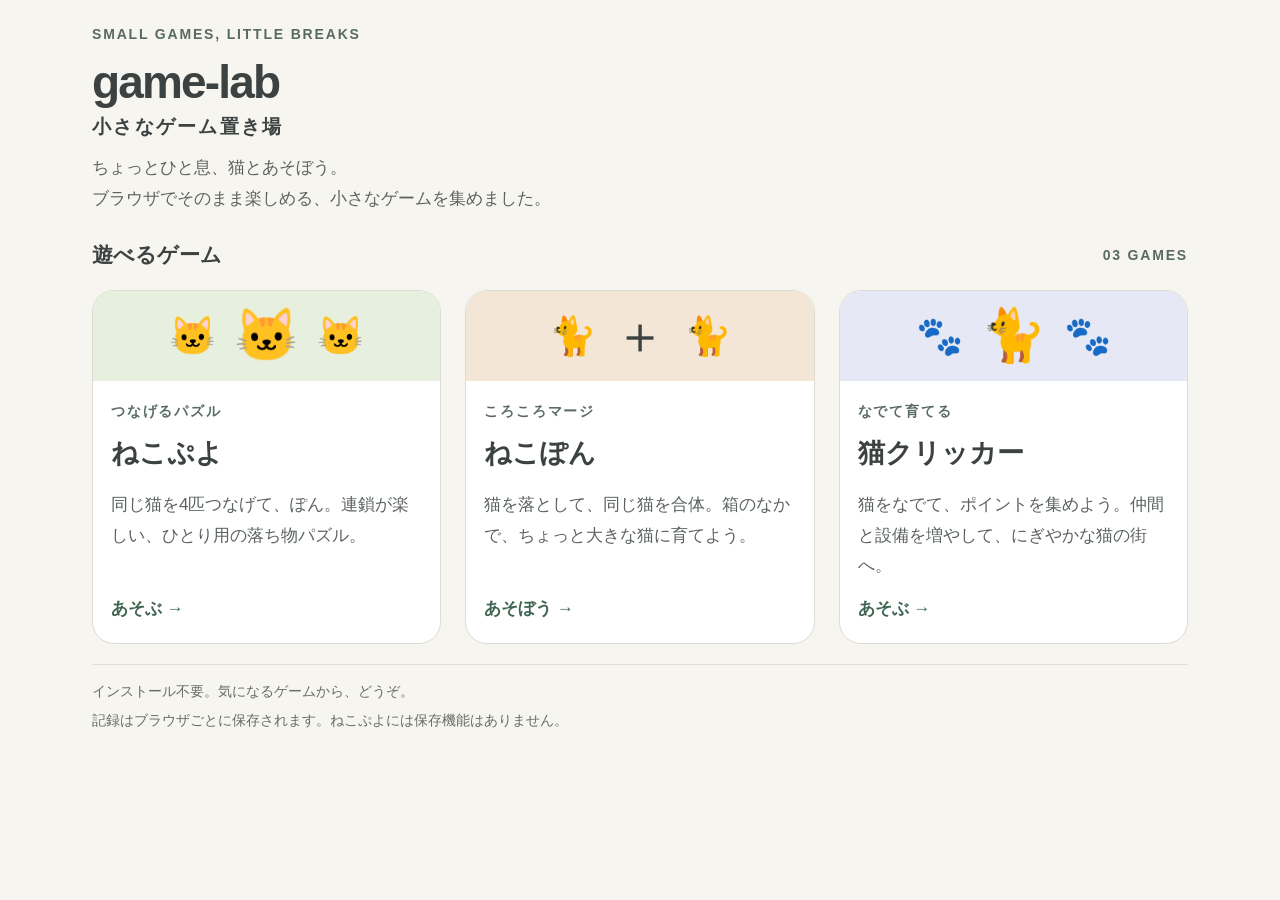
==== index.html @ 99229569 "Initial game-lab structure and add three cat games" ====
<!doctype html>
<html lang="ja">
<head>
  <meta charset="utf-8">
  <meta name="viewport" content="width=device-width, initial-scale=1">
  <meta name="description" content="ねこぷよ、ねこぽん、猫クリッカー。ブラウザで気軽に遊べる、小さなゲーム置き場。">
  <meta name="theme-color" content="#f7f5ef">
  <title>game-lab | 小さなゲーム置き場</title>
  <link rel="icon" href="data:,">
  <link rel="stylesheet" href="./assets/css/style.css">
</head>
<body>
  <main class="container">
    <header class="intro">
      <p class="eyebrow">SMALL GAMES, LITTLE BREAKS</p>
      <h1>game-lab<span>小さなゲーム置き場</span></h1>
      <p class="lead">ちょっとひと息、猫とあそぼう。<br>ブラウザでそのまま楽しめる、小さなゲームを集めました。</p>
    </header>
    <section aria-labelledby="games-title">
      <div class="section-heading"><h2 id="games-title">遊べるゲーム</h2><span>03 GAMES</span></div>
      <div class="games">
        <article class="game-card puyo"><div class="card-art" aria-hidden="true">🐱 <span>🐱</span> 🐱</div><div class="card-body"><p class="genre">つなげるパズル</p><h3><a href="./nekopuyo/">ねこぷよ</a></h3><p>同じ猫を4匹つなげて、ぽん。連鎖が楽しい、ひとり用の落ち物パズル。</p><span class="play" aria-hidden="true">あそぶ →</span></div></article>
        <article class="game-card pon"><div class="card-art" aria-hidden="true">🐈 <span>＋</span> 🐈</div><div class="card-body"><p class="genre">ころころマージ</p><h3><a href="./nekopon/">ねこぽん</a></h3><p>猫を落として、同じ猫を合体。箱のなかで、ちょっと大きな猫に育てよう。</p><span class="play" aria-hidden="true">あそぼう →</span></div></article>
        <article class="game-card clicker"><div class="card-art" aria-hidden="true">🐾 <span>🐈</span> 🐾</div><div class="card-body"><p class="genre">なでて育てる</p><h3><a href="./cat-clicker/">猫クリッカー</a></h3><p>猫をなでて、ポイントを集めよう。仲間と設備を増やして、にぎやかな猫の街へ。</p><span class="play" aria-hidden="true">あそぶ →</span></div></article>
      </div>
    </section>
    <footer><p>インストール不要。気になるゲームから、どうぞ。</p><p>記録はブラウザごとに保存されます。ねこぷよには保存機能はありません。</p></footer>
  </main>
</body>
</html>
---- assets/css/style.css ----
*{box-sizing:border-box}html{color-scheme:light}body{margin:0;background:#f7f5ef;color:#3b4241;font-family:"Yu Gothic UI","Meiryo",sans-serif;font-size:17px;line-height:1.8}.container{max-width:1160px;margin:auto;padding:52px 32px 24px}.eyebrow,.genre,.section-heading>span{font-weight:700;letter-spacing:.13em;font-size:14px;color:#586b62}.intro{margin-bottom:42px}h1{font-size:clamp(40px,5vw,64px);line-height:1.2;margin:12px 0 22px;letter-spacing:-.04em}h1 span{display:block;font-size:19px;letter-spacing:.12em;margin-top:12px}.lead{color:#5c6260}.section-heading{display:flex;align-items:center;justify-content:space-between;margin-bottom:16px}h2{font-size:21px;margin:0}.games{display:grid;grid-template-columns:repeat(3,minmax(0,1fr));gap:24px}.game-card{position:relative;border:1px solid #dddcd3;border-radius:22px;background:#fff;overflow:hidden;transition:transform .18s,box-shadow .18s}.game-card:hover,.game-card:focus-within{transform:translateY(-4px);box-shadow:0 12px 28px #38493c12}.card-art{height:130px;display:flex;align-items:center;justify-content:center;gap:18px;font-size:38px;background:#e7efdf}.card-art span{font-size:52px}.pon .card-art{background:#f4e6d6}.clicker .card-art{background:#e6e9f5}.card-body{padding:24px}.genre{margin:0}h3{font-size:27px;margin:5px 0 12px}h3 a{color:inherit;text-decoration:none}h3 a:after{content:"";position:absolute;inset:0}h3 a:focus-visible{outline:3px solid #3f7155;outline-offset:5px}.card-body>p:not(.genre){margin:0;min-height:94px;color:#5b6260}.play{display:block;margin-top:22px;font-weight:700;color:#3f6452}footer{margin-top:34px;padding-top:16px;border-top:1px solid #dfdfd5;color:#666d68;font-size:14px}footer p{margin:4px 0}@media(max-width:760px){.container{padding:30px 20px}.intro{margin-bottom:30px}.games{grid-template-columns:1fr}.card-art{height:105px}.card-body>p:not(.genre){min-height:0}.section-heading>span{font-size:14px}}@media(prefers-reduced-motion:reduce){.game-card{transition:none}.game-card:hover,.game-card:focus-within{transform:none}}
@media(min-width:761px) and (max-height:950px){.container{padding:22px 32px 16px}.intro{margin-bottom:22px}.eyebrow{margin:0}h1{font-size:46px;margin:8px 0 14px}h1 span{margin-top:6px}.lead{margin:8px 0}.card-art{height:90px}.card-body{padding:18px}.card-body>p:not(.genre){min-height:92px}.play{margin-top:12px}footer{margin-top:20px;padding-top:10px}}
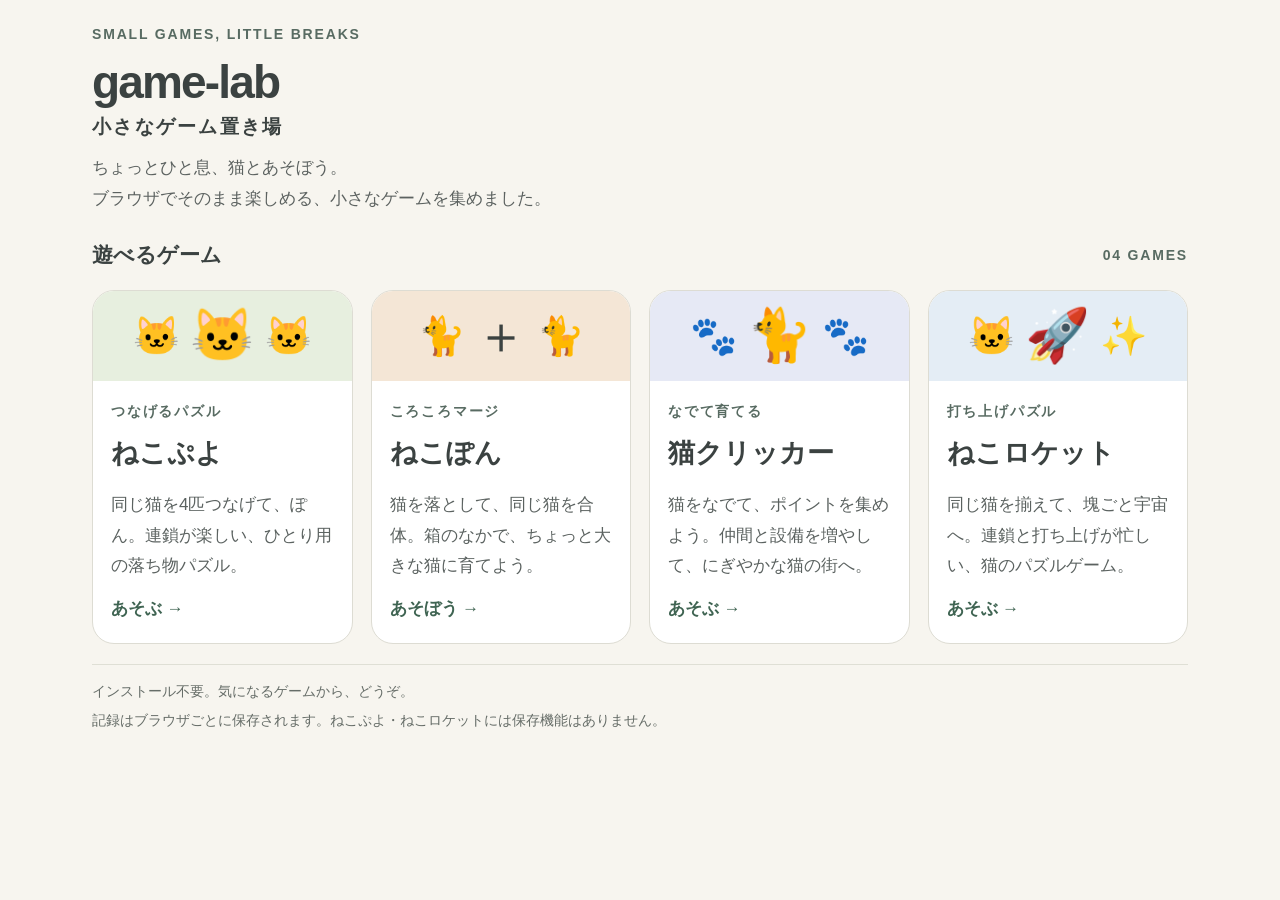
==== commit 0c387fef: "Add NekoRocket friend test build" ====
--- a/index.html
+++ b/index.html
@@ -3,7 +3,7 @@
 <head>
   <meta charset="utf-8">
   <meta name="viewport" content="width=device-width, initial-scale=1">
-  <meta name="description" content="ねこぷよ、ねこぽん、猫クリッカー。ブラウザで気軽に遊べる、小さなゲーム置き場。">
+  <meta name="description" content="ねこぷよ、ねこぽん、猫クリッカー、ねこロケット。ブラウザで気軽に遊べる、小さなゲーム置き場。">
   <meta name="theme-color" content="#f7f5ef">
   <title>game-lab | 小さなゲーム置き場</title>
   <link rel="icon" href="data:,">
@@ -17,14 +17,15 @@
       <p class="lead">ちょっとひと息、猫とあそぼう。<br>ブラウザでそのまま楽しめる、小さなゲームを集めました。</p>
     </header>
     <section aria-labelledby="games-title">
-      <div class="section-heading"><h2 id="games-title">遊べるゲーム</h2><span>03 GAMES</span></div>
+      <div class="section-heading"><h2 id="games-title">遊べるゲーム</h2><span>04 GAMES</span></div>
       <div class="games">
         <article class="game-card puyo"><div class="card-art" aria-hidden="true">🐱 <span>🐱</span> 🐱</div><div class="card-body"><p class="genre">つなげるパズル</p><h3><a href="./nekopuyo/">ねこぷよ</a></h3><p>同じ猫を4匹つなげて、ぽん。連鎖が楽しい、ひとり用の落ち物パズル。</p><span class="play" aria-hidden="true">あそぶ →</span></div></article>
         <article class="game-card pon"><div class="card-art" aria-hidden="true">🐈 <span>＋</span> 🐈</div><div class="card-body"><p class="genre">ころころマージ</p><h3><a href="./nekopon/">ねこぽん</a></h3><p>猫を落として、同じ猫を合体。箱のなかで、ちょっと大きな猫に育てよう。</p><span class="play" aria-hidden="true">あそぼう →</span></div></article>
         <article class="game-card clicker"><div class="card-art" aria-hidden="true">🐾 <span>🐈</span> 🐾</div><div class="card-body"><p class="genre">なでて育てる</p><h3><a href="./cat-clicker/">猫クリッカー</a></h3><p>猫をなでて、ポイントを集めよう。仲間と設備を増やして、にぎやかな猫の街へ。</p><span class="play" aria-hidden="true">あそぶ →</span></div></article>
+        <article class="game-card rocket"><div class="card-art" aria-hidden="true">🐱 <span>🚀</span> ✨</div><div class="card-body"><p class="genre">打ち上げパズル</p><h3><a href="./nekorocket/">ねこロケット</a></h3><p>同じ猫を揃えて、塊ごと宇宙へ。連鎖と打ち上げが忙しい、猫のパズルゲーム。</p><span class="play" aria-hidden="true">あそぶ →</span></div></article>
       </div>
     </section>
-    <footer><p>インストール不要。気になるゲームから、どうぞ。</p><p>記録はブラウザごとに保存されます。ねこぷよには保存機能はありません。</p></footer>
+    <footer><p>インストール不要。気になるゲームから、どうぞ。</p><p>記録はブラウザごとに保存されます。ねこぷよ・ねこロケットには保存機能はありません。</p></footer>
   </main>
 </body>
 </html>
--- a/assets/css/style.css
+++ b/assets/css/style.css
@@ -1,2 +1,7 @@
 *{box-sizing:border-box}html{color-scheme:light}body{margin:0;background:#f7f5ef;color:#3b4241;font-family:"Yu Gothic UI","Meiryo",sans-serif;font-size:17px;line-height:1.8}.container{max-width:1160px;margin:auto;padding:52px 32px 24px}.eyebrow,.genre,.section-heading>span{font-weight:700;letter-spacing:.13em;font-size:14px;color:#586b62}.intro{margin-bottom:42px}h1{font-size:clamp(40px,5vw,64px);line-height:1.2;margin:12px 0 22px;letter-spacing:-.04em}h1 span{display:block;font-size:19px;letter-spacing:.12em;margin-top:12px}.lead{color:#5c6260}.section-heading{display:flex;align-items:center;justify-content:space-between;margin-bottom:16px}h2{font-size:21px;margin:0}.games{display:grid;grid-template-columns:repeat(3,minmax(0,1fr));gap:24px}.game-card{position:relative;border:1px solid #dddcd3;border-radius:22px;background:#fff;overflow:hidden;transition:transform .18s,box-shadow .18s}.game-card:hover,.game-card:focus-within{transform:translateY(-4px);box-shadow:0 12px 28px #38493c12}.card-art{height:130px;display:flex;align-items:center;justify-content:center;gap:18px;font-size:38px;background:#e7efdf}.card-art span{font-size:52px}.pon .card-art{background:#f4e6d6}.clicker .card-art{background:#e6e9f5}.card-body{padding:24px}.genre{margin:0}h3{font-size:27px;margin:5px 0 12px}h3 a{color:inherit;text-decoration:none}h3 a:after{content:"";position:absolute;inset:0}h3 a:focus-visible{outline:3px solid #3f7155;outline-offset:5px}.card-body>p:not(.genre){margin:0;min-height:94px;color:#5b6260}.play{display:block;margin-top:22px;font-weight:700;color:#3f6452}footer{margin-top:34px;padding-top:16px;border-top:1px solid #dfdfd5;color:#666d68;font-size:14px}footer p{margin:4px 0}@media(max-width:760px){.container{padding:30px 20px}.intro{margin-bottom:30px}.games{grid-template-columns:1fr}.card-art{height:105px}.card-body>p:not(.genre){min-height:0}.section-heading>span{font-size:14px}}@media(prefers-reduced-motion:reduce){.game-card{transition:none}.game-card:hover,.game-card:focus-within{transform:none}}
 @media(min-width:761px) and (max-height:950px){.container{padding:22px 32px 16px}.intro{margin-bottom:22px}.eyebrow{margin:0}h1{font-size:46px;margin:8px 0 14px}h1 span{margin-top:6px}.lead{margin:8px 0}.card-art{height:90px}.card-body{padding:18px}.card-body>p:not(.genre){min-height:92px}.play{margin-top:12px}footer{margin-top:20px;padding-top:10px}}
+
+/* 4ゲームの一覧：広いPCは4列、狭いPC・タブレットは2列。 */
+.rocket .card-art{background:#e4edf5}
+@media(min-width:1100px){.games{grid-template-columns:repeat(4,minmax(0,1fr));gap:18px}.card-body{padding:18px}.card-art{gap:10px}}
+@media(min-width:761px) and (max-width:1099px){.games{grid-template-columns:repeat(2,minmax(0,1fr))}}
